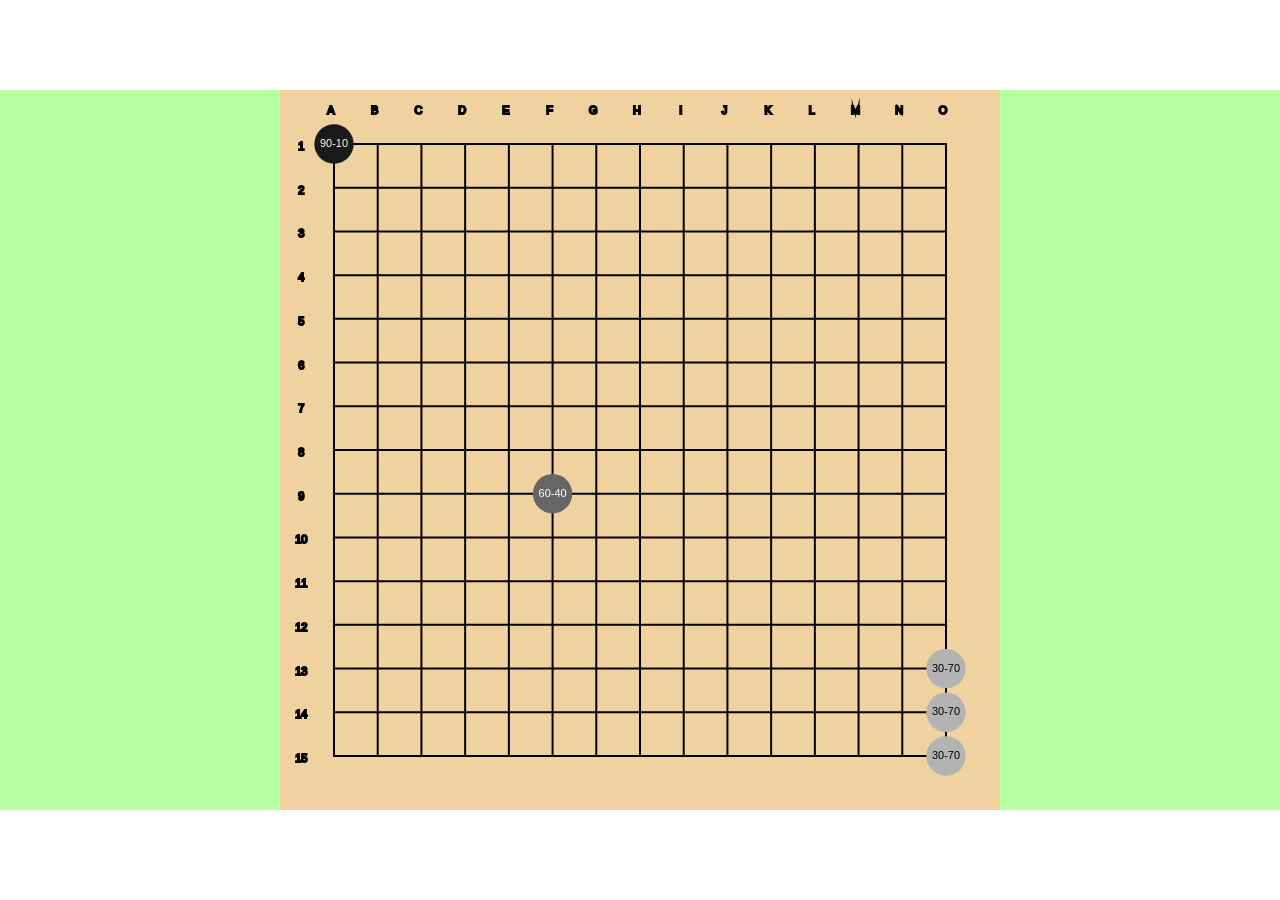
==== src/index.html @ 6100d4bb "b" ====
<!DOCTYPE html>
<html lang="en">
  <head>
    <script src="./p5.js"></script>
    <script src="./p5.sound.min.js"></script>
    <link rel="stylesheet" type="text/css" href="./style.css">
    <meta charset="utf-8" />
</head>
  <body>
    <main>
    </main>
    <script src="./script.js"></script>
  </body>
</html>
---- src/style.css ----
html, body {
  padding: 0;
  margin: 0;
  display: grid;
  place-items: center;
  height: 100vh;
}
canvas {
  display: block;
}
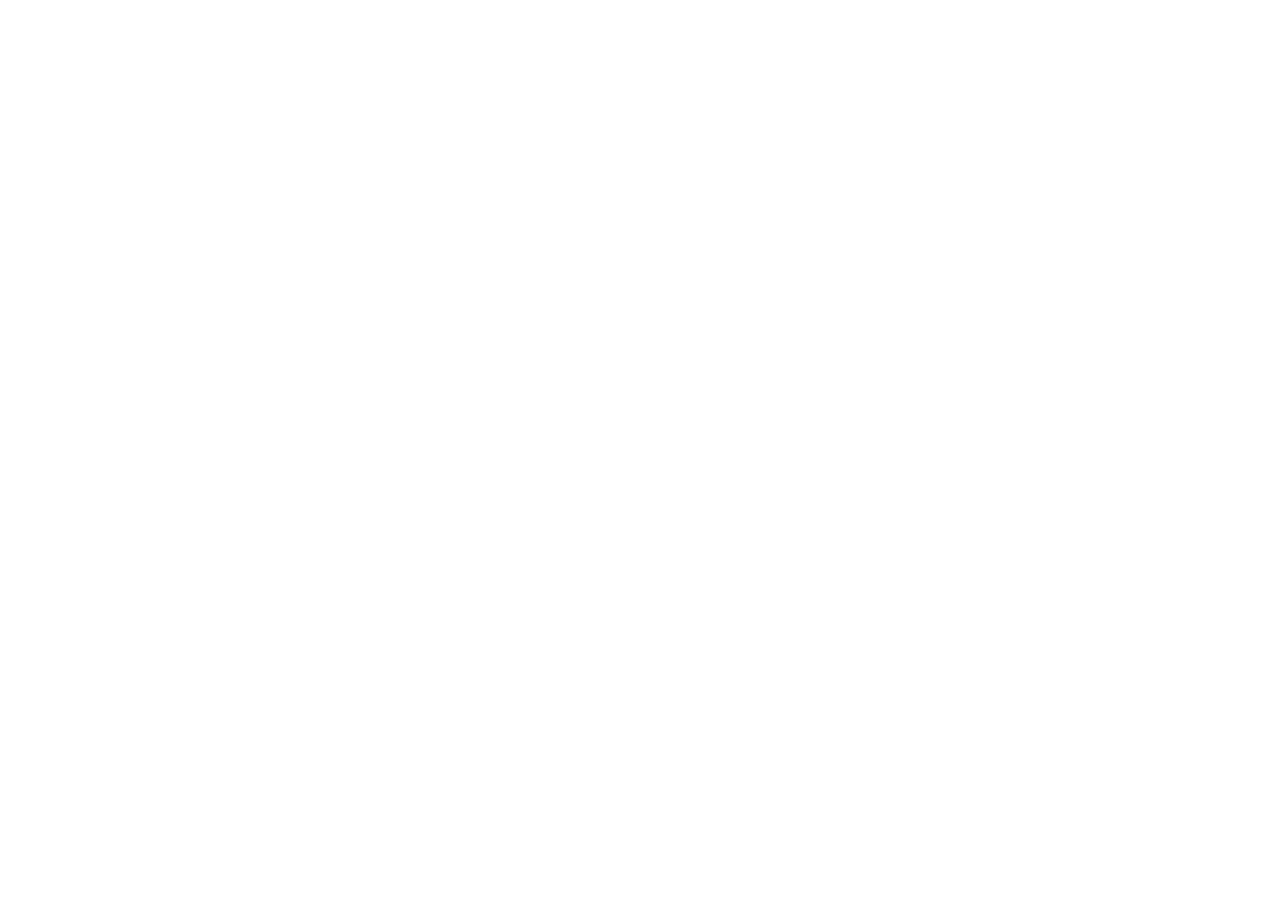
==== commit 012cacc5: "cdn" ====
--- a/src/index.html
+++ b/src/index.html
@@ -1,8 +1,8 @@
 <!DOCTYPE html>
 <html lang="en">
   <head>
-    <script src="./p5.js"></script>
-    <script src="./p5.sound.min.js"></script>
+    <script src="https://cdn.jsdelivr.net/npm/p5@1.11.7/lib/p5.js"></script>
+    <script src="https://cdn.jsdelivr.net/npm/p5@1.11.7/lib/addons/p5.sound.min.js"></script>
     <link rel="stylesheet" type="text/css" href="./style.css">
     <meta charset="utf-8" />
 </head>
